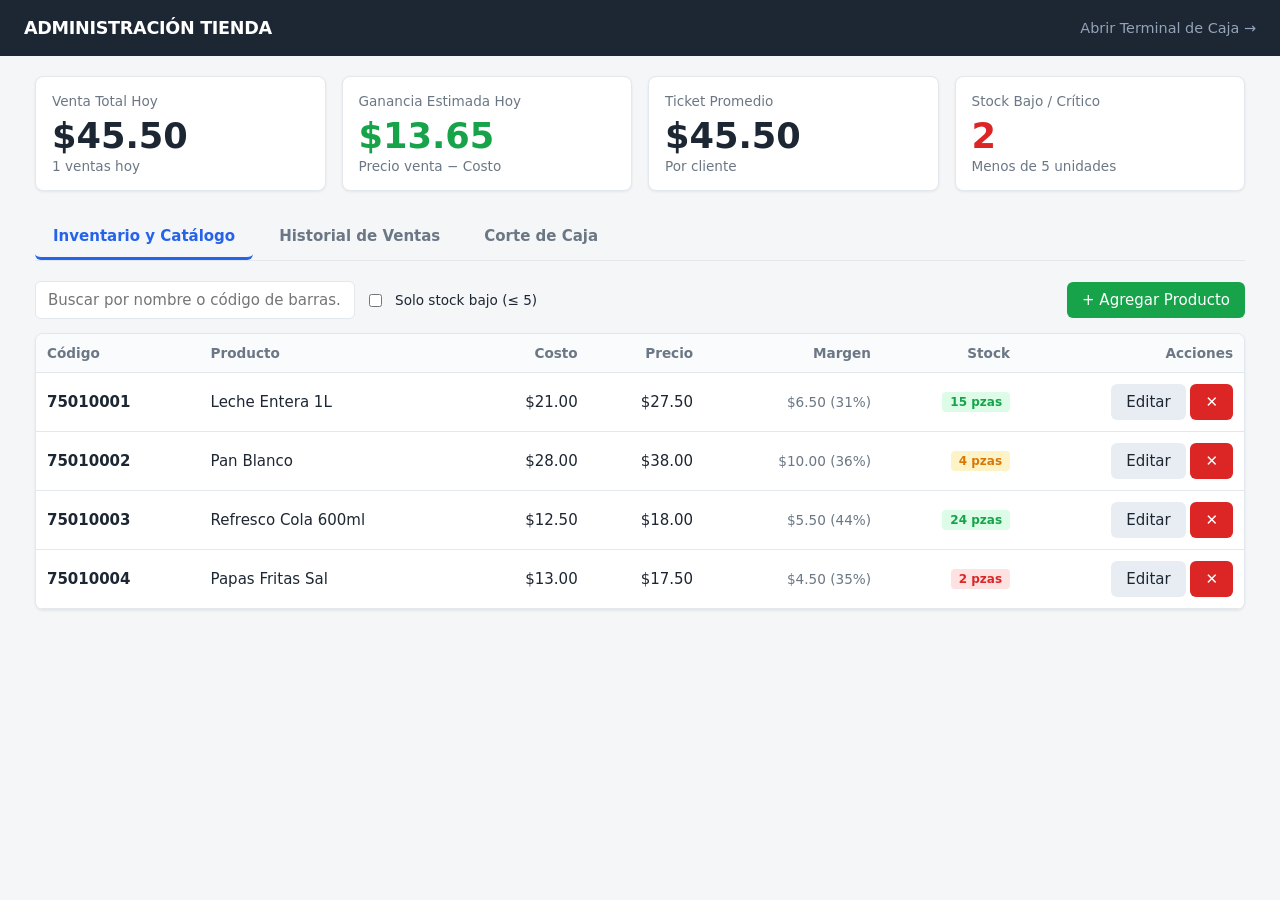
==== admin.html @ 3fa00de3 "Version 0 The base for the pos system" ====
<!doctype html>
<html lang="es">
<head>
<meta charset="utf-8">
<meta name="viewport" content="width=device-width,initial-scale=1">
<title>Administración - Punto de Venta</title>
<style>
:root{--bg:#f4f6f8;--card:#fff;--ink:#1d2733;--mut:#6b7785;--pri:#2563eb;--ok:#16a34a;--bad:#dc2626;--warn:#d97706;--line:#e3e8ee}
*{box-sizing:border-box}
body{margin:0;font:15px system-ui,-apple-system,sans-serif;background:var(--bg);color:var(--ink)}
header{background:var(--ink);color:#fff;padding:0 24px;display:flex;justify-content:space-between;align-items:center;height:56px}
header b{font-size:1.1rem;letter-spacing:-.3px}
header a{color:#94a3b8;text-decoration:none;font-size:.9rem}
header a:hover{color:#fff}

.container{padding:20px;max-width:1250px;margin:0 auto}

/* TABS */
.nav-tabs{display:flex;gap:8px;border-bottom:1px solid var(--line);margin-bottom:20px}
.tab-btn{background:transparent;border:0;padding:12px 18px;font-weight:600;color:var(--mut);cursor:pointer;border-bottom:3px solid transparent}
.tab-btn:hover{color:var(--ink)}
.tab-btn.active{color:var(--pri);border-color:var(--pri)}
.section{display:none}
.section.active{display:block}

/* METRICAS */
.grid-stats{display:grid;grid-template-columns:repeat(auto-fit,minmax(220px,1fr));gap:16px;margin-bottom:24px}
.card{background:var(--card);border-radius:8px;padding:16px;box-shadow:0 1px 3px #0001;border:1px solid var(--line)}
.big{font-size:2.2rem;font-weight:700;margin:6px 0 2px}
.mut{color:var(--mut);font-size:.85rem}
.badge{padding:3px 8px;border-radius:4px;font-size:.75rem;font-weight:700;display:inline-block}
.b-bad{background:#fee2e2;color:var(--bad)}
.b-ok{background:#dcfce7;color:var(--ok)}
.b-warn{background:#fef3c7;color:var(--warn)}

/* HERRAMIENTAS Y TABLAS */
.bar-tools{display:flex;justify-content:space-between;align-items:center;margin-bottom:14px;gap:12px;flex-wrap:wrap}
button{font:inherit;border:0;border-radius:6px;padding:9px 15px;background:var(--pri);color:#fff;cursor:pointer}
button:hover{filter:brightness(1.06)}
button.g{background:#e8edf3;color:var(--ink)}
button.r{background:var(--bad)}
button.ok{background:var(--ok)}
button.warn{background:var(--warn)}
input,select{font:inherit;padding:9px 12px;border:1px solid var(--line);border-radius:6px;width:100%;background:#fff}
input:focus,select:focus{outline:2px solid var(--pri);border-color:transparent}
table{width:100%;border-collapse:collapse}
th,td{text-align:left;padding:11px;border-bottom:1px solid var(--line)}
th{color:var(--mut);font-weight:600;font-size:.85rem;background:#fafbfc}
.num{text-align:right}

/* MODALES Y DETALLES */
.modal{position:fixed;inset:0;background:#0007;display:none;align-items:center;justify-content:center;padding:20px;z-index:20}
.modal.on{display:flex}
.modal .card{width:100%;max-width:480px;max-height:90vh;overflow-y:auto}
.row{display:flex;gap:10px;align-items:center}
.lbl{display:block;margin:10px 0 4px;color:var(--mut);font-size:.85rem;font-weight:600}
.toast{position:fixed;bottom:24px;left:50%;transform:translateX(-50%);background:var(--ink);color:#fff;padding:12px 20px;border-radius:6px;display:none;z-index:30}
.toast.on{display:block}
.split-view{display:grid;grid-template-columns:2fr 1fr;gap:20px}
@media(max-width:850px){.split-view{grid-template-columns:1fr}}
</style>
</head>
<body>

<header>
<b>ADMINISTRACIÓN TIENDA</b>
<a href="cashier.html">Abrir Terminal de Caja &rarr;</a>
</header>

<div class="container">
<!-- METRICAS GENERALES -->
<div class="grid-stats">
<div class="card">
<div class="mut">Venta Total Hoy</div>
<div class="big" id="kpi-sales">$0.00</div>
<div class="mut" id="kpi-tx">0 transacciones</div>
</div>
<div class="card">
<div class="mut">Ganancia Estimada Hoy</div>
<div class="big" style="color:var(--ok)" id="kpi-profit">$0.00</div>
<div class="mut">Precio venta − Costo</div>
</div>
<div class="card">
<div class="mut">Ticket Promedio</div>
<div class="big" id="kpi-ticket">$0.00</div>
<div class="mut">Por cliente</div>
</div>
<div class="card">
<div class="mut">Stock Bajo / Crítico</div>
<div class="big" style="color:var(--bad)" id="kpi-low">0</div>
<div class="mut">Menos de 5 unidades</div>
</div>
</div>

<!-- NAVEGACION POR SECCIONES -->
<div class="nav-tabs">
<button class="tab-btn active" onclick="tab('inv')">Inventario y Catálogo</button>
<button class="tab-btn" onclick="tab('hist')">Historial de Ventas</button>
<button class="tab-btn" onclick="tab('corte')">Corte de Caja</button>
</div>

<!-- 1. SECCION: INVENTARIO -->
<div id="sec-inv" class="section active">
<div class="bar-tools">
<div class="row" style="flex:1">
<input id="q-inv" placeholder="Buscar por nombre o código de barras..." style="max-width:320px">
<label class="row" style="font-size:.85rem;cursor:pointer">
<input type="checkbox" id="chk-low" style="width:auto" onchange="filterInv()"> Solo stock bajo (&le; 5)
</label>
</div>
<button class="ok" onclick="openProductModal()">+ Agregar Producto</button>
</div>

<div class="card" style="padding:0;overflow:hidden">
<table>
<thead>
<tr>
<th>Código</th>
<th>Producto</th>
<th class="num">Costo</th>
<th class="num">Precio</th>
<th class="num">Margen</th>
<th class="num">Stock</th>
<th class="num">Acciones</th>
</tr>
</thead>
<tbody id="tbl-inv"></tbody>
</table>
</div>
</div>

<!-- 2. SECCION: HISTORIAL DE VENTAS -->
<div id="sec-hist" class="section">
<div class="bar-tools">
<input type="date" id="hist-date" style="max-width:180px" onchange="loadSalesHistory()">
<span class="mut" id="hist-count">Cargando ventas...</span>
</div>

<div class="card" style="padding:0;overflow:hidden">
<table>
<thead>
<tr>
<th>Folio</th>
<th>Hora / Fecha</th>
<th>Método</th>
<th>Artículos</th>
<th class="num">Total</th>
<th class="num">Detalles</th>
</tr>
</thead>
<tbody id="tbl-sales"></tbody>
</table>
</div>
</div>

<!-- 3. SECCION: CORTE DE CAJA -->
<div id="sec-corte" class="section">
<div class="split-view">
<div>
<div class="card" style="margin-bottom:20px">
<h3 style="margin-top:0">Resumen de Caja de Hoy</h3>
<table>
<tr><td>Total en Efectivo recaudado</td><td class="num"><b id="corte-cash">$0.00</b></td></tr>
<tr><td>Total en Tarjeta</td><td class="num"><b id="corte-card">$0.00</b></td></tr>
<tr style="font-size:1.15rem"><td><b>Total General en Caja</b></td><td class="num"><b style="color:var(--ok)" id="corte-total">$0.00</b></td></tr>
</table>
</div>

<div class="card">
<h3 style="margin-top:0">Productos más vendidos hoy</h3>
<table>
<thead><tr><th>Producto</th><th class="num">Piezas vendidas</th><th class="num">Subtotal</th></tr></thead>
<tbody id="tbl-top"></tbody>
</table>
</div>
</div>

<div>
<div class="card">
<h3 style="margin-top:0">Arqueo de Inventario</h3>
<p class="mut">Valor monetario del almacén a precio de compra y a precio de venta.</p>
<table>
<tr><td>Inversión en mercancía (Costo)</td><td class="num"><b id="val-cost">$0.00</b></td></tr>
<tr><td>Valor recuperable (Venta)</td><td class="num"><b id="val-price">$0.00</b></td></tr>
<tr><td>Ganancia bruta proyectada</td><td class="num"><b style="color:var(--ok)" id="val-margin">$0.00</b></td></tr>
</table>
</div>
</div>
</div>
</div>
</div>

<!-- MODAL PRODUCTO -->
<div class="modal" id="m-prod">
<div class="card">
<h3 style="margin-top:0" id="m-prod-title">Producto</h3>
<form id="f-prod" onsubmit="saveProduct(event)">
<input type="hidden" id="p-id">
<label class="lbl">Código de barras</label>
<input id="p-code" required autocomplete="off">
<label class="lbl">Nombre del producto</label>
<input id="p-name" required autocomplete="off">
<div class="row">
<div style="flex:1">
<label class="lbl">Costo compra</label>
<input id="p-cost" type="number" step="0.01" min="0" required placeholder="0.00">
</div>
<div style="flex:1">
<label class="lbl">Precio venta</label>
<input id="p-price" type="number" step="0.01" min="0" required placeholder="0.00">
</div>
</div>
<label class="lbl">Existencia en inventario</label>
<input id="p-stock" type="number" step="1" min="0" required>
<div class="row" style="margin-top:20px;justify-content:flex-end">
<button type="button" class="g" onclick="$('#m-prod').classList.remove('on')">Cancelar</button>
<button type="submit" class="ok">Guardar</button>
</div>
</form>
</div>
</div>

<!-- MODAL DETALLE DE VENTA -->
<div class="modal" id="m-sale">
<div class="card">
<h3 style="margin-top:0" id="sale-detail-title">Ticket de Venta</h3>
<div id="sale-detail-body"></div>
<div class="row" style="margin-top:20px;justify-content:flex-end">
<button class="g" onclick="$('#m-sale').classList.remove('on')">Cerrar</button>
</div>
</div>
</div>

<div class="toast" id="ts"></div>

<script>
const $=s=>document.querySelector(s)
const m=n=>'$'+Number(n||0).toFixed(2)
const e=s=>String(s).replace(/[&<>"]/g,c=>({'&':'&amp;','<':'&lt;','>':'&gt;','"':'&quot;'}[c]))

// MOCK DE PRODUCTOS Y VENTAS SI SE CORRE OFFLINE
let DB=[
  {id:1,code:'75010001',name:'Leche Entera 1L',cost:21.00,price:27.50,stock:15},
  {id:2,code:'75010002',name:'Pan Blanco',cost:28.00,price:38.00,stock:4},
  {id:3,code:'75010003',name:'Refresco Cola 600ml',cost:12.50,price:18.00,stock:24},
  {id:4,code:'75010004',name:'Papas Fritas Sal',cost:13.00,price:17.50,stock:2}
]

let SALES_DATA=[
  {id:101,total:45.50,paid:50.00,change:4.50,method:'efectivo',created_at:new Date().toISOString(),items:[{name:'Leche Entera 1L',qty:1,price:27.50},{name:'Refresco Cola 600ml',qty:1,price:18.00}]}
]

const api={
  async listProducts(){
    try{
      const r=await fetch('/api/products')
      if(r.ok)return await r.json()
    }catch(err){}
    return DB
  },
  async getMetrics(){
    try{
      const r=await fetch('/api/metrics')
      if(r.ok)return await r.json()
    }catch(err){}
    const total=SALES_DATA.reduce((a,s)=>a+s.total,0)
    return {total,count:SALES_DATA.length,profit:total*0.3}
  },
  async listSales(d){
    try{
      const r=await fetch('/api/sales/history'+(d?'?date='+d:''))
      if(r.ok)return await r.json()
    }catch(err){}
    return SALES_DATA
  },
  async saveProduct(p){
    try{
      const r=await fetch('/api/products',{method:'POST',headers:{'Content-Type':'application/json'},body:JSON.stringify(p)})
      if(r.ok)return await r.json()
    }catch(err){}
    if(p.id){
      const i=DB.findIndex(x=>x.id==p.id)
      if(i>-1)DB[i]={...DB[i],...p}
    }else{
      p.id=Date.now()
      DB.push(p)
    }
    return p
  },
  async deleteProduct(id){
    try{await fetch('/api/products/'+id,{method:'DELETE'})}catch(e){}
    DB=DB.filter(x=>x.id!=id)
  }
}

let allProducts=[]
let allSales=[]

function tab(sec){
  document.querySelectorAll('.tab-btn').forEach(b=>b.classList.remove('active'))
  document.querySelectorAll('.section').forEach(s=>s.classList.remove('active'))
  event.target.classList.add('active')
  $('#sec-'+sec).classList.add('active')
  if(sec==='hist')loadSalesHistory()
  if(sec==='corte')loadCorte()
}

async function loadData(){
  allProducts=await api.listProducts()
  const mData=await api.getMetrics()
  
  // KPIs
  $('#kpi-sales').textContent=m(mData.total)
  $('#kpi-tx').textContent=mData.count+' ventas hoy'
  $('#kpi-profit').textContent=m(mData.profit)
  $('#kpi-ticket').textContent=m(mData.count>0?mData.total/mData.count:0)
  
  const lowCount=allProducts.filter(p=>p.stock<=5).length
  $('#kpi-low').textContent=lowCount

  filterInv()
  calcInventoryValuation()
}

function filterInv(){
  const q=$('#q-inv').value.toLowerCase()
  const onlyLow=$('#chk-low').checked
  let list=allProducts.filter(p=>p.name.toLowerCase().includes(q)||p.code.includes(q))
  if(onlyLow)list=list.filter(p=>p.stock<=5)
  renderInv(list)
}

$('#q-inv').addEventListener('input',filterInv)

function renderInv(list){
  $('#tbl-inv').innerHTML=list.map(p=>{
    const margin=p.price-p.cost
    const marginPct=p.cost>0?((margin/p.cost)*100).toFixed(0):'100'
    const stockBadge=p.stock<=2?'b-bad':(p.stock<=5?'b-warn':'b-ok')
    return `<tr>
      <td><b>${e(p.code)}</b></td>
      <td>${e(p.name)}</td>
      <td class="num">${m(p.cost)}</td>
      <td class="num">${m(p.price)}</td>
      <td class="num"><span class="mut">${m(margin)} (${marginPct}%)</span></td>
      <td class="num"><span class="badge ${stockBadge}">${p.stock} pzas</span></td>
      <td class="num">
        <button class="g" onclick="editProduct(${p.id})">Editar</button>
        <button class="r" onclick="deleteProduct(${p.id})">✕</button>
      </td>
    </tr>`
  }).join('')
}

function calcInventoryValuation(){
  const costTotal=allProducts.reduce((a,p)=>a+(p.cost*p.stock),0)
  const priceTotal=allProducts.reduce((a,p)=>a+(p.price*p.stock),0)
  $('#val-cost').textContent=m(costTotal)
  $('#val-price').textContent=m(priceTotal)
  $('#val-margin').textContent=m(priceTotal-costTotal)
}

function openProductModal(p=null){
  $('#m-prod-title').textContent=p?'Editar Producto':'Nuevo Producto'
  $('#p-id').value=p?p.id:''
  $('#p-code').value=p?p.code:''
  $('#p-name').value=p?p.name:''
  $('#p-cost').value=p?p.cost:''
  $('#p-price').value=p?p.price:''
  $('#p-stock').value=p?p.stock:''
  $('#m-prod').classList.add('on')
  $('#p-code').focus()
}

async function editProduct(id){
  const p=allProducts.find(x=>x.id==id)
  if(p)openProductModal(p)
}

async function deleteProduct(id){
  if(confirm('¿Seguro que deseas eliminar este producto?')){
    await api.deleteProduct(id)
    loadData()
  }
}

async function saveProduct(ev){
  ev.preventDefault()
  const p={
    id:$('#p-id').value||null,
    code:$('#p-code').value.trim(),
    name:$('#p-name').value.trim(),
    cost:parseFloat($('#p-cost').value)||0,
    price:parseFloat($('#p-price').value)||0,
    stock:parseInt($('#p-stock').value)||0
  }
  await api.saveProduct(p)
  $('#m-prod').classList.remove('on')
  loadData()
}

// HISTORIAL Y DETALLES
async function loadSalesHistory(){
  const d=$('#hist-date').value
  allSales=await api.listSales(d)
  $('#hist-count').textContent=allSales.length+' ventas encontradas'
  $('#tbl-sales').innerHTML=allSales.map(s=>{
    const date=new Date(s.created_at).toLocaleTimeString('es-MX',{hour:'2-digit',minute:'2-digit'})
    const itemsCount=s.items?s.items.reduce((a,x)=>a+x.qty,0):0
    return `<tr>
      <td><b>#${s.id}</b></td>
      <td>${date}</td>
      <td><span class="badge ${s.method==='efectivo'?'b-ok':'b-warn'}">${s.method.toUpperCase()}</span></td>
      <td>${itemsCount} artículos</td>
      <td class="num"><b>${m(s.total)}</b></td>
      <td class="num"><button class="g" onclick="showSaleDetail(${s.id})">Ver ticket</button></td>
    </tr>`
  }).join('')
}

function showSaleDetail(id){
  const s=allSales.find(x=>x.id==id)
  if(!s)return
  $('#sale-detail-title').textContent='Ticket #'+s.id+' ('+s.method+')'
  $('#sale-detail-body').innerHTML=`
    <p class="mut">Fecha: ${new Date(s.created_at).toLocaleString('es-MX')}</p>
    <table>
      <thead><tr><th>Producto</th><th class="num">Cant</th><th class="num">Importe</th></tr></thead>
      <tbody>
        ${(s.items||[]).map(it=>`<tr><td>${e(it.name)}</td><td class="num">${it.qty}</td><td class="num">${m(it.qty*it.price)}</td></tr>`).join('')}
      </tbody>
    </table>
    <div style="margin-top:12px;text-align:right">
      <div>Total: <b>${m(s.total)}</b></div>
      <div>Pagado: ${m(s.paid)}</div>
      <div>Cambio: <b>${m(s.change)}</b></div>
    </div>
  `
  $('#m-sale').classList.add('on')
}

// CORTE DE CAJA
async function loadCorte(){
  const sales=await api.listSales('')
  let cash=0,card=0
  const counter={}

  sales.forEach(s=>{
    if(s.method==='efectivo')cash+=s.total
    else card+=s.total

    (s.items||[]).forEach(it=>{
      if(!counter[it.name])counter[it.name]={qty:0,subtotal:0}
      counter[it.name].qty+=it.qty
      counter[it.name].subtotal+=it.qty*it.price
    })
  })

  $('#corte-cash').textContent=m(cash)
  $('#corte-card').textContent=m(card)
  $('#corte-total').textContent=m(cash+card)

  const top=Object.entries(counter).sort((a,b)=>b[1].qty-a[1].qty).slice(0,10)
  $('#tbl-top').innerHTML=top.length?top.map(([name,data])=>`<tr>
    <td>${e(name)}</td>
    <td class="num"><b>${data.qty}</b></td>
    <td class="num">${m(data.subtotal)}</td>
  </tr>`).join(''):'<tr><td colspan="3" class="mut" style="text-align:center">No hay ventas registradas hoy</td></tr>'
}

// Fecha por defecto de hoy en historial
$('#hist-date').value=new Date().toISOString().split('T')[0]
loadData()
</script>
</body>
</html>
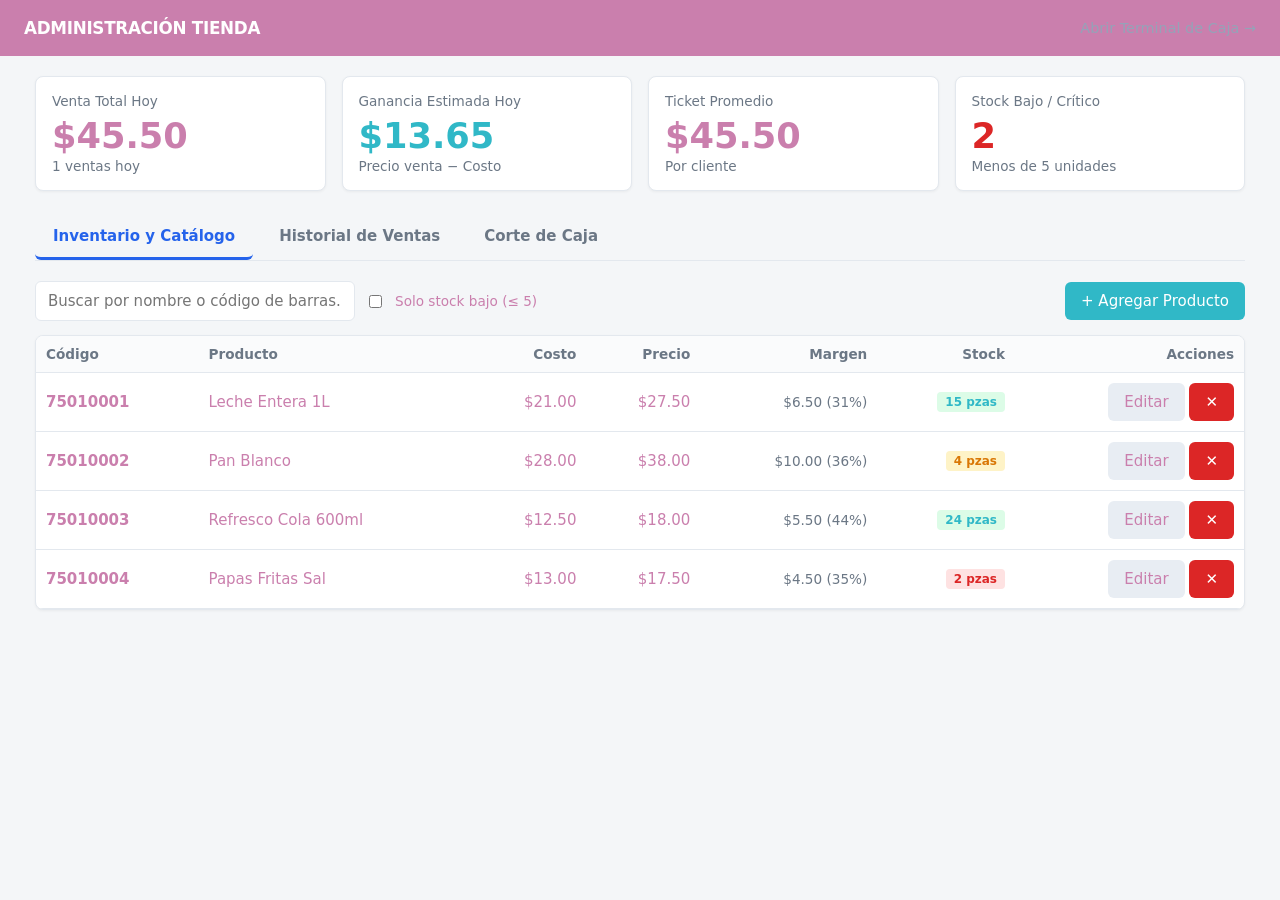
==== commit 300db333: "Version 0.1 The base for the front of the POS system" ====
--- a/admin.html
+++ b/admin.html
@@ -1,476 +1,185 @@
 <!doctype html>
 <html lang="es">
 <head>
-<meta charset="utf-8">
-<meta name="viewport" content="width=device-width,initial-scale=1">
-<title>Administración - Punto de Venta</title>
-<style>
-:root{--bg:#f4f6f8;--card:#fff;--ink:#1d2733;--mut:#6b7785;--pri:#2563eb;--ok:#16a34a;--bad:#dc2626;--warn:#d97706;--line:#e3e8ee}
-*{box-sizing:border-box}
-body{margin:0;font:15px system-ui,-apple-system,sans-serif;background:var(--bg);color:var(--ink)}
-header{background:var(--ink);color:#fff;padding:0 24px;display:flex;justify-content:space-between;align-items:center;height:56px}
-header b{font-size:1.1rem;letter-spacing:-.3px}
-header a{color:#94a3b8;text-decoration:none;font-size:.9rem}
-header a:hover{color:#fff}
-
-.container{padding:20px;max-width:1250px;margin:0 auto}
-
-/* TABS */
-.nav-tabs{display:flex;gap:8px;border-bottom:1px solid var(--line);margin-bottom:20px}
-.tab-btn{background:transparent;border:0;padding:12px 18px;font-weight:600;color:var(--mut);cursor:pointer;border-bottom:3px solid transparent}
-.tab-btn:hover{color:var(--ink)}
-.tab-btn.active{color:var(--pri);border-color:var(--pri)}
-.section{display:none}
-.section.active{display:block}
-
-/* METRICAS */
-.grid-stats{display:grid;grid-template-columns:repeat(auto-fit,minmax(220px,1fr));gap:16px;margin-bottom:24px}
-.card{background:var(--card);border-radius:8px;padding:16px;box-shadow:0 1px 3px #0001;border:1px solid var(--line)}
-.big{font-size:2.2rem;font-weight:700;margin:6px 0 2px}
-.mut{color:var(--mut);font-size:.85rem}
-.badge{padding:3px 8px;border-radius:4px;font-size:.75rem;font-weight:700;display:inline-block}
-.b-bad{background:#fee2e2;color:var(--bad)}
-.b-ok{background:#dcfce7;color:var(--ok)}
-.b-warn{background:#fef3c7;color:var(--warn)}
-
-/* HERRAMIENTAS Y TABLAS */
-.bar-tools{display:flex;justify-content:space-between;align-items:center;margin-bottom:14px;gap:12px;flex-wrap:wrap}
-button{font:inherit;border:0;border-radius:6px;padding:9px 15px;background:var(--pri);color:#fff;cursor:pointer}
-button:hover{filter:brightness(1.06)}
-button.g{background:#e8edf3;color:var(--ink)}
-button.r{background:var(--bad)}
-button.ok{background:var(--ok)}
-button.warn{background:var(--warn)}
-input,select{font:inherit;padding:9px 12px;border:1px solid var(--line);border-radius:6px;width:100%;background:#fff}
-input:focus,select:focus{outline:2px solid var(--pri);border-color:transparent}
-table{width:100%;border-collapse:collapse}
-th,td{text-align:left;padding:11px;border-bottom:1px solid var(--line)}
-th{color:var(--mut);font-weight:600;font-size:.85rem;background:#fafbfc}
-.num{text-align:right}
-
-/* MODALES Y DETALLES */
-.modal{position:fixed;inset:0;background:#0007;display:none;align-items:center;justify-content:center;padding:20px;z-index:20}
-.modal.on{display:flex}
-.modal .card{width:100%;max-width:480px;max-height:90vh;overflow-y:auto}
-.row{display:flex;gap:10px;align-items:center}
-.lbl{display:block;margin:10px 0 4px;color:var(--mut);font-size:.85rem;font-weight:600}
-.toast{position:fixed;bottom:24px;left:50%;transform:translateX(-50%);background:var(--ink);color:#fff;padding:12px 20px;border-radius:6px;display:none;z-index:30}
-.toast.on{display:block}
-.split-view{display:grid;grid-template-columns:2fr 1fr;gap:20px}
-@media(max-width:850px){.split-view{grid-template-columns:1fr}}
-</style>
+  <meta charset="utf-8">
+  <meta name="viewport" content="width=device-width, initial-scale=1">
+  <title>Administración - Punto de Venta</title>
+  <link rel="stylesheet" href="CSS/common.css">
+  <link rel="stylesheet" href="CSS/admin.css">
 </head>
 <body>
 
-<header>
-<b>ADMINISTRACIÓN TIENDA</b>
-<a href="cashier.html">Abrir Terminal de Caja &rarr;</a>
-</header>
+  <header>
+    <b>ADMINISTRACIÓN TIENDA</b>
+    <a href="cashier.html">Abrir Terminal de Caja &rarr;</a>
+  </header>
 
-<div class="container">
-<!-- METRICAS GENERALES -->
-<div class="grid-stats">
-<div class="card">
-<div class="mut">Venta Total Hoy</div>
-<div class="big" id="kpi-sales">$0.00</div>
-<div class="mut" id="kpi-tx">0 transacciones</div>
-</div>
-<div class="card">
-<div class="mut">Ganancia Estimada Hoy</div>
-<div class="big" style="color:var(--ok)" id="kpi-profit">$0.00</div>
-<div class="mut">Precio venta − Costo</div>
-</div>
-<div class="card">
-<div class="mut">Ticket Promedio</div>
-<div class="big" id="kpi-ticket">$0.00</div>
-<div class="mut">Por cliente</div>
-</div>
-<div class="card">
-<div class="mut">Stock Bajo / Crítico</div>
-<div class="big" style="color:var(--bad)" id="kpi-low">0</div>
-<div class="mut">Menos de 5 unidades</div>
-</div>
-</div>
+  <div class="container">
+    <!-- Métricas -->
+    <div class="grid-stats">
+      <div class="card">
+        <div class="mut">Venta Total Hoy</div>
+        <div class="big" id="kpi-sales">$0.00</div>
+        <div class="mut" id="kpi-tx">0 transacciones</div>
+      </div>
+      <div class="card">
+        <div class="mut">Ganancia Estimada Hoy</div>
+        <div class="big" style="color:var(--ok)" id="kpi-profit">$0.00</div>
+        <div class="mut">Precio venta − Costo</div>
+      </div>
+      <div class="card">
+        <div class="mut">Ticket Promedio</div>
+        <div class="big" id="kpi-ticket">$0.00</div>
+        <div class="mut">Por cliente</div>
+      </div>
+      <div class="card">
+        <div class="mut">Stock Bajo / Crítico</div>
+        <div class="big" style="color:var(--bad)" id="kpi-low">0</div>
+        <div class="mut">Menos de 5 unidades</div>
+      </div>
+    </div>
 
-<!-- NAVEGACION POR SECCIONES -->
-<div class="nav-tabs">
-<button class="tab-btn active" onclick="tab('inv')">Inventario y Catálogo</button>
-<button class="tab-btn" onclick="tab('hist')">Historial de Ventas</button>
-<button class="tab-btn" onclick="tab('corte')">Corte de Caja</button>
-</div>
+    <!-- Pestañas -->
+    <div class="nav-tabs">
+      <button class="tab-btn active" onclick="tab('inv', event)">Inventario y Catálogo</button>
+      <button class="tab-btn" onclick="tab('hist', event)">Historial de Ventas</button>
+      <button class="tab-btn" onclick="tab('corte', event)">Corte de Caja</button>
+    </div>
 
-<!-- 1. SECCION: INVENTARIO -->
-<div id="sec-inv" class="section active">
-<div class="bar-tools">
-<div class="row" style="flex:1">
-<input id="q-inv" placeholder="Buscar por nombre o código de barras..." style="max-width:320px">
-<label class="row" style="font-size:.85rem;cursor:pointer">
-<input type="checkbox" id="chk-low" style="width:auto" onchange="filterInv()"> Solo stock bajo (&le; 5)
-</label>
-</div>
-<button class="ok" onclick="openProductModal()">+ Agregar Producto</button>
-</div>
+    <!-- 1. Inventario -->
+    <div id="sec-inv" class="section active">
+      <div class="bar-tools">
+        <div class="row" style="flex:1">
+          <input id="q-inv" placeholder="Buscar por nombre o código de barras..." style="max-width:320px">
+          <label class="row" style="font-size:.85rem;cursor:pointer">
+            <input type="checkbox" id="chk-low" style="width:auto" onchange="filterInv()"> Solo stock bajo (&le; 5)
+          </label>
+        </div>
+        <button class="ok" onclick="openProductModal()">+ Agregar Producto</button>
+      </div>
 
-<div class="card" style="padding:0;overflow:hidden">
-<table>
-<thead>
-<tr>
-<th>Código</th>
-<th>Producto</th>
-<th class="num">Costo</th>
-<th class="num">Precio</th>
-<th class="num">Margen</th>
-<th class="num">Stock</th>
-<th class="num">Acciones</th>
-</tr>
-</thead>
-<tbody id="tbl-inv"></tbody>
-</table>
-</div>
-</div>
+      <div class="card" style="padding:0;overflow:hidden">
+        <table>
+          <thead>
+            <tr>
+              <th>Código</th>
+              <th>Producto</th>
+              <th class="num">Costo</th>
+              <th class="num">Precio</th>
+              <th class="num">Margen</th>
+              <th class="num">Stock</th>
+              <th class="num">Acciones</th>
+            </tr>
+          </thead>
+          <tbody id="tbl-inv"></tbody>
+        </table>
+      </div>
+    </div>
 
-<!-- 2. SECCION: HISTORIAL DE VENTAS -->
-<div id="sec-hist" class="section">
-<div class="bar-tools">
-<input type="date" id="hist-date" style="max-width:180px" onchange="loadSalesHistory()">
-<span class="mut" id="hist-count">Cargando ventas...</span>
-</div>
+    <!-- 2. Historial -->
+    <div id="sec-hist" class="section">
+      <div class="bar-tools">
+        <input type="date" id="hist-date" style="max-width:180px" onchange="loadSalesHistory()">
+        <span class="mut" id="hist-count">Cargando ventas...</span>
+      </div>
 
-<div class="card" style="padding:0;overflow:hidden">
-<table>
-<thead>
-<tr>
-<th>Folio</th>
-<th>Hora / Fecha</th>
-<th>Método</th>
-<th>Artículos</th>
-<th class="num">Total</th>
-<th class="num">Detalles</th>
-</tr>
-</thead>
-<tbody id="tbl-sales"></tbody>
-</table>
-</div>
-</div>
+      <div class="card" style="padding:0;overflow:hidden">
+        <table>
+          <thead>
+            <tr>
+              <th>Folio</th>
+              <th>Hora / Fecha</th>
+              <th>Método</th>
+              <th>Artículos</th>
+              <th class="num">Total</th>
+              <th class="num">Detalles</th>
+            </tr>
+          </thead>
+          <tbody id="tbl-sales"></tbody>
+        </table>
+      </div>
+    </div>
 
-<!-- 3. SECCION: CORTE DE CAJA -->
-<div id="sec-corte" class="section">
-<div class="split-view">
-<div>
-<div class="card" style="margin-bottom:20px">
-<h3 style="margin-top:0">Resumen de Caja de Hoy</h3>
-<table>
-<tr><td>Total en Efectivo recaudado</td><td class="num"><b id="corte-cash">$0.00</b></td></tr>
-<tr><td>Total en Tarjeta</td><td class="num"><b id="corte-card">$0.00</b></td></tr>
-<tr style="font-size:1.15rem"><td><b>Total General en Caja</b></td><td class="num"><b style="color:var(--ok)" id="corte-total">$0.00</b></td></tr>
-</table>
-</div>
+    <!-- 3. Corte de Caja -->
+    <div id="sec-corte" class="section">
+      <div class="split-view">
+        <div>
+          <div class="card" style="margin-bottom:20px">
+            <h3 style="margin-top:0">Resumen de Caja de Hoy</h3>
+            <table>
+              <tr><td>Total en Efectivo recaudado</td><td class="num"><b id="corte-cash">$0.00</b></td></tr>
+              <tr><td>Total en Tarjeta</td><td class="num"><b id="corte-card">$0.00</b></td></tr>
+              <tr style="font-size:1.15rem"><td><b>Total General en Caja</b></td><td class="num"><b style="color:var(--ok)" id="corte-total">$0.00</b></td></tr>
+            </table>
+          </div>
 
-<div class="card">
-<h3 style="margin-top:0">Productos más vendidos hoy</h3>
-<table>
-<thead><tr><th>Producto</th><th class="num">Piezas vendidas</th><th class="num">Subtotal</th></tr></thead>
-<tbody id="tbl-top"></tbody>
-</table>
-</div>
-</div>
+          <div class="card">
+            <h3 style="margin-top:0">Productos más vendidos hoy</h3>
+            <table>
+              <thead><tr><th>Producto</th><th class="num">Piezas vendidas</th><th class="num">Subtotal</th></tr></thead>
+              <tbody id="tbl-top"></tbody>
+            </table>
+          </div>
+        </div>
 
-<div>
-<div class="card">
-<h3 style="margin-top:0">Arqueo de Inventario</h3>
-<p class="mut">Valor monetario del almacén a precio de compra y a precio de venta.</p>
-<table>
-<tr><td>Inversión en mercancía (Costo)</td><td class="num"><b id="val-cost">$0.00</b></td></tr>
-<tr><td>Valor recuperable (Venta)</td><td class="num"><b id="val-price">$0.00</b></td></tr>
-<tr><td>Ganancia bruta proyectada</td><td class="num"><b style="color:var(--ok)" id="val-margin">$0.00</b></td></tr>
-</table>
-</div>
-</div>
-</div>
-</div>
-</div>
+        <div>
+          <div class="card">
+            <h3 style="margin-top:0">Arqueo de Inventario</h3>
+            <p class="mut">Valor monetario del almacén a precio de compra y a precio de venta.</p>
+            <table>
+              <tr><td>Inversión en mercancía (Costo)</td><td class="num"><b id="val-cost">$0.00</b></td></tr>
+              <tr><td>Valor recuperable (Venta)</td><td class="num"><b id="val-price">$0.00</b></td></tr>
+              <tr><td>Ganancia bruta proyectada</td><td class="num"><b style="color:var(--ok)" id="val-margin">$0.00</b></td></tr>
+            </table>
+          </div>
+        </div>
+      </div>
+    </div>
+  </div>
 
-<!-- MODAL PRODUCTO -->
-<div class="modal" id="m-prod">
-<div class="card">
-<h3 style="margin-top:0" id="m-prod-title">Producto</h3>
-<form id="f-prod" onsubmit="saveProduct(event)">
-<input type="hidden" id="p-id">
-<label class="lbl">Código de barras</label>
-<input id="p-code" required autocomplete="off">
-<label class="lbl">Nombre del producto</label>
-<input id="p-name" required autocomplete="off">
-<div class="row">
-<div style="flex:1">
-<label class="lbl">Costo compra</label>
-<input id="p-cost" type="number" step="0.01" min="0" required placeholder="0.00">
-</div>
-<div style="flex:1">
-<label class="lbl">Precio venta</label>
-<input id="p-price" type="number" step="0.01" min="0" required placeholder="0.00">
-</div>
-</div>
-<label class="lbl">Existencia en inventario</label>
-<input id="p-stock" type="number" step="1" min="0" required>
-<div class="row" style="margin-top:20px;justify-content:flex-end">
-<button type="button" class="g" onclick="$('#m-prod').classList.remove('on')">Cancelar</button>
-<button type="submit" class="ok">Guardar</button>
-</div>
-</form>
-</div>
-</div>
+  <!-- Modal Producto -->
+  <div class="modal" id="m-prod">
+    <div class="card">
+      <h3 style="margin-top:0" id="m-prod-title">Producto</h3>
+      <form id="f-prod" onsubmit="saveProduct(event)">
+        <input type="hidden" id="p-id">
+        <label class="lbl">Código de barras</label>
+        <input id="p-code" required autocomplete="off">
+        <label class="lbl">Nombre del producto</label>
+        <input id="p-name" required autocomplete="off">
+        <div class="row">
+          <div style="flex:1">
+            <label class="lbl">Costo compra</label>
+            <input id="p-cost" type="number" step="0.01" min="0" required placeholder="0.00">
+          </div>
+          <div style="flex:1">
+            <label class="lbl">Precio venta</label>
+            <input id="p-price" type="number" step="0.01" min="0" required placeholder="0.00">
+          </div>
+        </div>
+        <label class="lbl">Existencia en inventario</label>
+        <input id="p-stock" type="number" step="1" min="0" required>
+        <div class="row" style="margin-top:20px;justify-content:flex-end">
+          <button type="button" class="g" onclick="$('#m-prod').classList.remove('on')">Cancelar</button>
+          <button type="submit" class="ok">Guardar</button>
+        </div>
+      </form>
+    </div>
+  </div>
 
-<!-- MODAL DETALLE DE VENTA -->
-<div class="modal" id="m-sale">
-<div class="card">
-<h3 style="margin-top:0" id="sale-detail-title">Ticket de Venta</h3>
-<div id="sale-detail-body"></div>
-<div class="row" style="margin-top:20px;justify-content:flex-end">
-<button class="g" onclick="$('#m-sale').classList.remove('on')">Cerrar</button>
-</div>
-</div>
-</div>
+  <!-- Modal Detalle Venta -->
+  <div class="modal" id="m-sale">
+    <div class="card">
+      <h3 style="margin-top:0" id="sale-detail-title">Ticket de Venta</h3>
+      <div id="sale-detail-body"></div>
+      <div class="row" style="margin-top:20px;justify-content:flex-end">
+        <button class="g" onclick="$('#m-sale').classList.remove('on')">Cerrar</button>
+      </div>
+    </div>
+  </div>
 
-<div class="toast" id="ts"></div>
+  <div class="toast" id="ts"></div>
 
-<script>
-const $=s=>document.querySelector(s)
-const m=n=>'$'+Number(n||0).toFixed(2)
-const e=s=>String(s).replace(/[&<>"]/g,c=>({'&':'&amp;','<':'&lt;','>':'&gt;','"':'&quot;'}[c]))
-
-// MOCK DE PRODUCTOS Y VENTAS SI SE CORRE OFFLINE
-let DB=[
-  {id:1,code:'75010001',name:'Leche Entera 1L',cost:21.00,price:27.50,stock:15},
-  {id:2,code:'75010002',name:'Pan Blanco',cost:28.00,price:38.00,stock:4},
-  {id:3,code:'75010003',name:'Refresco Cola 600ml',cost:12.50,price:18.00,stock:24},
-  {id:4,code:'75010004',name:'Papas Fritas Sal',cost:13.00,price:17.50,stock:2}
-]
-
-let SALES_DATA=[
-  {id:101,total:45.50,paid:50.00,change:4.50,method:'efectivo',created_at:new Date().toISOString(),items:[{name:'Leche Entera 1L',qty:1,price:27.50},{name:'Refresco Cola 600ml',qty:1,price:18.00}]}
-]
-
-const api={
-  async listProducts(){
-    try{
-      const r=await fetch('/api/products')
-      if(r.ok)return await r.json()
-    }catch(err){}
-    return DB
-  },
-  async getMetrics(){
-    try{
-      const r=await fetch('/api/metrics')
-      if(r.ok)return await r.json()
-    }catch(err){}
-    const total=SALES_DATA.reduce((a,s)=>a+s.total,0)
-    return {total,count:SALES_DATA.length,profit:total*0.3}
-  },
-  async listSales(d){
-    try{
-      const r=await fetch('/api/sales/history'+(d?'?date='+d:''))
-      if(r.ok)return await r.json()
-    }catch(err){}
-    return SALES_DATA
-  },
-  async saveProduct(p){
-    try{
-      const r=await fetch('/api/products',{method:'POST',headers:{'Content-Type':'application/json'},body:JSON.stringify(p)})
-      if(r.ok)return await r.json()
-    }catch(err){}
-    if(p.id){
-      const i=DB.findIndex(x=>x.id==p.id)
-      if(i>-1)DB[i]={...DB[i],...p}
-    }else{
-      p.id=Date.now()
-      DB.push(p)
-    }
-    return p
-  },
-  async deleteProduct(id){
-    try{await fetch('/api/products/'+id,{method:'DELETE'})}catch(e){}
-    DB=DB.filter(x=>x.id!=id)
-  }
-}
-
-let allProducts=[]
-let allSales=[]
-
-function tab(sec){
-  document.querySelectorAll('.tab-btn').forEach(b=>b.classList.remove('active'))
-  document.querySelectorAll('.section').forEach(s=>s.classList.remove('active'))
-  event.target.classList.add('active')
-  $('#sec-'+sec).classList.add('active')
-  if(sec==='hist')loadSalesHistory()
-  if(sec==='corte')loadCorte()
-}
-
-async function loadData(){
-  allProducts=await api.listProducts()
-  const mData=await api.getMetrics()
-  
-  // KPIs
-  $('#kpi-sales').textContent=m(mData.total)
-  $('#kpi-tx').textContent=mData.count+' ventas hoy'
-  $('#kpi-profit').textContent=m(mData.profit)
-  $('#kpi-ticket').textContent=m(mData.count>0?mData.total/mData.count:0)
-  
-  const lowCount=allProducts.filter(p=>p.stock<=5).length
-  $('#kpi-low').textContent=lowCount
-
-  filterInv()
-  calcInventoryValuation()
-}
-
-function filterInv(){
-  const q=$('#q-inv').value.toLowerCase()
-  const onlyLow=$('#chk-low').checked
-  let list=allProducts.filter(p=>p.name.toLowerCase().includes(q)||p.code.includes(q))
-  if(onlyLow)list=list.filter(p=>p.stock<=5)
-  renderInv(list)
-}
-
-$('#q-inv').addEventListener('input',filterInv)
-
-function renderInv(list){
-  $('#tbl-inv').innerHTML=list.map(p=>{
-    const margin=p.price-p.cost
-    const marginPct=p.cost>0?((margin/p.cost)*100).toFixed(0):'100'
-    const stockBadge=p.stock<=2?'b-bad':(p.stock<=5?'b-warn':'b-ok')
-    return `<tr>
-      <td><b>${e(p.code)}</b></td>
-      <td>${e(p.name)}</td>
-      <td class="num">${m(p.cost)}</td>
-      <td class="num">${m(p.price)}</td>
-      <td class="num"><span class="mut">${m(margin)} (${marginPct}%)</span></td>
-      <td class="num"><span class="badge ${stockBadge}">${p.stock} pzas</span></td>
-      <td class="num">
-        <button class="g" onclick="editProduct(${p.id})">Editar</button>
-        <button class="r" onclick="deleteProduct(${p.id})">✕</button>
-      </td>
-    </tr>`
-  }).join('')
-}
-
-function calcInventoryValuation(){
-  const costTotal=allProducts.reduce((a,p)=>a+(p.cost*p.stock),0)
-  const priceTotal=allProducts.reduce((a,p)=>a+(p.price*p.stock),0)
-  $('#val-cost').textContent=m(costTotal)
-  $('#val-price').textContent=m(priceTotal)
-  $('#val-margin').textContent=m(priceTotal-costTotal)
-}
-
-function openProductModal(p=null){
-  $('#m-prod-title').textContent=p?'Editar Producto':'Nuevo Producto'
-  $('#p-id').value=p?p.id:''
-  $('#p-code').value=p?p.code:''
-  $('#p-name').value=p?p.name:''
-  $('#p-cost').value=p?p.cost:''
-  $('#p-price').value=p?p.price:''
-  $('#p-stock').value=p?p.stock:''
-  $('#m-prod').classList.add('on')
-  $('#p-code').focus()
-}
-
-async function editProduct(id){
-  const p=allProducts.find(x=>x.id==id)
-  if(p)openProductModal(p)
-}
-
-async function deleteProduct(id){
-  if(confirm('¿Seguro que deseas eliminar este producto?')){
-    await api.deleteProduct(id)
-    loadData()
-  }
-}
-
-async function saveProduct(ev){
-  ev.preventDefault()
-  const p={
-    id:$('#p-id').value||null,
-    code:$('#p-code').value.trim(),
-    name:$('#p-name').value.trim(),
-    cost:parseFloat($('#p-cost').value)||0,
-    price:parseFloat($('#p-price').value)||0,
-    stock:parseInt($('#p-stock').value)||0
-  }
-  await api.saveProduct(p)
-  $('#m-prod').classList.remove('on')
-  loadData()
-}
-
-// HISTORIAL Y DETALLES
-async function loadSalesHistory(){
-  const d=$('#hist-date').value
-  allSales=await api.listSales(d)
-  $('#hist-count').textContent=allSales.length+' ventas encontradas'
-  $('#tbl-sales').innerHTML=allSales.map(s=>{
-    const date=new Date(s.created_at).toLocaleTimeString('es-MX',{hour:'2-digit',minute:'2-digit'})
-    const itemsCount=s.items?s.items.reduce((a,x)=>a+x.qty,0):0
-    return `<tr>
-      <td><b>#${s.id}</b></td>
-      <td>${date}</td>
-      <td><span class="badge ${s.method==='efectivo'?'b-ok':'b-warn'}">${s.method.toUpperCase()}</span></td>
-      <td>${itemsCount} artículos</td>
-      <td class="num"><b>${m(s.total)}</b></td>
-      <td class="num"><button class="g" onclick="showSaleDetail(${s.id})">Ver ticket</button></td>
-    </tr>`
-  }).join('')
-}
-
-function showSaleDetail(id){
-  const s=allSales.find(x=>x.id==id)
-  if(!s)return
-  $('#sale-detail-title').textContent='Ticket #'+s.id+' ('+s.method+')'
-  $('#sale-detail-body').innerHTML=`
-    <p class="mut">Fecha: ${new Date(s.created_at).toLocaleString('es-MX')}</p>
-    <table>
-      <thead><tr><th>Producto</th><th class="num">Cant</th><th class="num">Importe</th></tr></thead>
-      <tbody>
-        ${(s.items||[]).map(it=>`<tr><td>${e(it.name)}</td><td class="num">${it.qty}</td><td class="num">${m(it.qty*it.price)}</td></tr>`).join('')}
-      </tbody>
-    </table>
-    <div style="margin-top:12px;text-align:right">
-      <div>Total: <b>${m(s.total)}</b></div>
-      <div>Pagado: ${m(s.paid)}</div>
-      <div>Cambio: <b>${m(s.change)}</b></div>
-    </div>
-  `
-  $('#m-sale').classList.add('on')
-}
-
-// CORTE DE CAJA
-async function loadCorte(){
-  const sales=await api.listSales('')
-  let cash=0,card=0
-  const counter={}
-
-  sales.forEach(s=>{
-    if(s.method==='efectivo')cash+=s.total
-    else card+=s.total
-
-    (s.items||[]).forEach(it=>{
-      if(!counter[it.name])counter[it.name]={qty:0,subtotal:0}
-      counter[it.name].qty+=it.qty
-      counter[it.name].subtotal+=it.qty*it.price
-    })
-  })
-
-  $('#corte-cash').textContent=m(cash)
-  $('#corte-card').textContent=m(card)
-  $('#corte-total').textContent=m(cash+card)
-
-  const top=Object.entries(counter).sort((a,b)=>b[1].qty-a[1].qty).slice(0,10)
-  $('#tbl-top').innerHTML=top.length?top.map(([name,data])=>`<tr>
-    <td>${e(name)}</td>
-    <td class="num"><b>${data.qty}</b></td>
-    <td class="num">${m(data.subtotal)}</td>
-  </tr>`).join(''):'<tr><td colspan="3" class="mut" style="text-align:center">No hay ventas registradas hoy</td></tr>'
-}
-
-// Fecha por defecto de hoy en historial
-$('#hist-date').value=new Date().toISOString().split('T')[0]
-loadData()
-</script>
+  <script src="js/admin.js"></script>
 </body>
 </html>
--- a/CSS/common.css
+++ b/CSS/common.css
@@ -0,0 +1,177 @@
+:root {
+    --bg: #f4f6f8;
+    --card: #ffffff;
+    --ink: #ca7fad;
+    --mut: #6b7785;
+    --pri: #2563eb;
+    --ok: #30b8c7;
+    --bad: #dc2626;
+    --warn: #d97706;
+    --line: #e3e8ee;
+    --radius-sm: 6px;
+    --radius-md: 8px;
+}
+
+* {
+    box-sizing: border-box;
+}
+
+body {
+    margin: 0;
+    font: 15px system-ui, -apple-system, sans-serif;
+    background: var(--bg);
+    color: var(--ink);
+}
+
+/* Header Base */
+header {
+    background: var(--ink);
+    color: #fff;
+    padding: 0 20px;
+    display: flex;
+    justify-content: space-between;
+    align-items: center;
+    height: 52px;
+    }
+
+header b {
+    font-size: 1.05rem;
+    letter-spacing: -0.3px;
+}
+
+/* Contenedores y Tarjetas */
+.card {
+    background: var(--card);
+    border-radius: var(--radius-md);
+    padding: 16px;
+    box-shadow: 0 1px 3px rgba(0, 0, 0, 0.05);
+    border: 1px solid var(--line);
+}
+
+.row {
+    display: flex;
+    gap: 10px;
+    align-items: center;
+}
+
+/* Tipografía y Estados */
+.big {
+    font-size: 2.2rem;
+    font-weight: 700;
+}
+
+.mut {
+    color: var(--mut);
+    font-size: 0.85rem;
+}
+
+.bad {
+    color: var(--bad);
+}
+
+.num {
+    text-align: right;
+}
+
+.lbl {
+    display: block;
+    margin: 10px 0 4px;
+    color: var(--mut);
+    font-size: 0.85rem;
+    font-weight: 600;
+}
+
+/* Formularios y Botones */
+button {
+    font: inherit;
+    border: 0;
+    border-radius: var(--radius-sm);
+    padding: 10px 16px;
+    background: var(--pri);
+    color: #fff;
+    cursor: pointer;
+    transition: filter 0.15s ease;
+}
+
+button:hover {
+    filter: brightness(1.06);
+}
+
+button:disabled {
+    opacity: 0.4;
+    cursor: not-allowed;
+}
+
+button.g { background: #e8edf3; color: var(--ink); }
+button.r { background: var(--bad); }
+button.ok { background: var(--ok); }
+button.warn { background: var(--warn); }
+
+input, select {
+    font: inherit;
+    padding: 10px 12px;
+    border: 1px solid var(--line);
+    border-radius: var(--radius-sm);
+    width: 100%;
+    background: #fff;
+}
+
+input:focus, select:focus {
+    outline: 2px solid var(--pri);
+    border-color: transparent;
+}
+
+/* Tablas */
+table {
+    width: 100%;
+    border-collapse: collapse;
+}
+
+th, td {
+    text-align: left;
+    padding: 10px;
+    border-bottom: 1px solid var(--line);
+}
+
+th {
+    color: var(--mut);
+    font-weight: 600;
+    font-size: 0.85rem;
+}
+
+/* Modales y Notificaciones */
+.modal {
+    position: fixed;
+    inset: 0;
+    background: rgba(105, 18, 18, 0.45);
+    display: none;
+    align-items: center;
+    justify-content: center;
+    padding: 20px;
+    z-index: 20;
+}
+
+.modal.on {
+    display: flex;
+}
+
+.toast {
+    position: fixed;
+    bottom: 24px;
+    left: 50%;
+    transform: translateX(-50%);
+    background: var(--ink);
+    color: #fff;
+    padding: 12px 20px;
+    border-radius: var(--radius-sm);
+    display: none;
+    z-index: 30;
+}
+
+.toast.bad {
+    background: var(--bad);
+}
+
+.toast.on {
+    display: block;
+}
--- a/CSS/admin.css
+++ b/CSS/admin.css
@@ -0,0 +1,113 @@
+header {
+    height: 56px;
+    padding: 0 24px;
+}
+
+header a {
+    color: #94a3b8;
+    text-decoration: none;
+    font-size: 0.9rem;
+}
+
+header a:hover {
+    color: #fff;
+}
+
+.container {
+    padding: 20px;
+    max-width: 1250px;
+    margin: 0 auto;
+}
+
+/* Navegación por Pestañas */
+.nav-tabs {
+    display: flex;
+    gap: 8px;
+    border-bottom: 1px solid var(--line);
+    margin-bottom: 20px;
+}
+
+.tab-btn {
+    background: transparent;
+    border: 0;
+    padding: 12px 18px;
+    font-weight: 600;
+    color: var(--mut);
+    cursor: pointer;
+    border-bottom: 3px solid transparent;
+}
+
+.tab-btn:hover {
+    color: var(--ink);
+}
+
+.tab-btn.active {
+    color: var(--pri);
+    border-color: var(--pri);
+}
+
+.section {
+    display: none;
+}
+
+.section.active {
+    display: block;
+}
+
+/* Indicadores / KPIs */
+.grid-stats {
+    display: grid;
+    grid-template-columns: repeat(auto-fit, minmax(220px, 1fr));
+    gap: 16px;
+    margin-bottom: 24px;
+}
+
+.grid-stats .big {
+    margin: 6px 0 2px;
+}
+
+.badge {
+    padding: 3px 8px;
+    border-radius: 4px;
+    font-size: 0.75rem;
+    font-weight: 700;
+    display: inline-block;
+}
+
+.b-bad { background: #fee2e2; color: var(--bad); }
+.b-ok { background: #dcfce7; color: var(--ok); }
+.b-warn { background: #fef3c7; color: var(--warn); }
+
+/* Herramientas de tabla */
+.bar-tools {
+    display: flex;
+    justify-content: space-between;
+    align-items: center;
+    margin-bottom: 14px;
+    gap: 12px;
+    flex-wrap: wrap;
+}
+
+th {
+    background: #fafbfc;
+}
+
+/* Vistas divididas y Modales */
+.split-view {
+    display: grid;
+    grid-template-columns: 2fr 1fr;
+    gap: 20px;
+}
+
+.modal .card {
+    width: 100%;
+    max-width: 480px;
+    max-height: 90vh;
+    overflow-y: auto;
+}
+
+@media (max-width: 850px) {
+    .split-view {
+        grid-template-columns: 1fr;
+    }
+}
